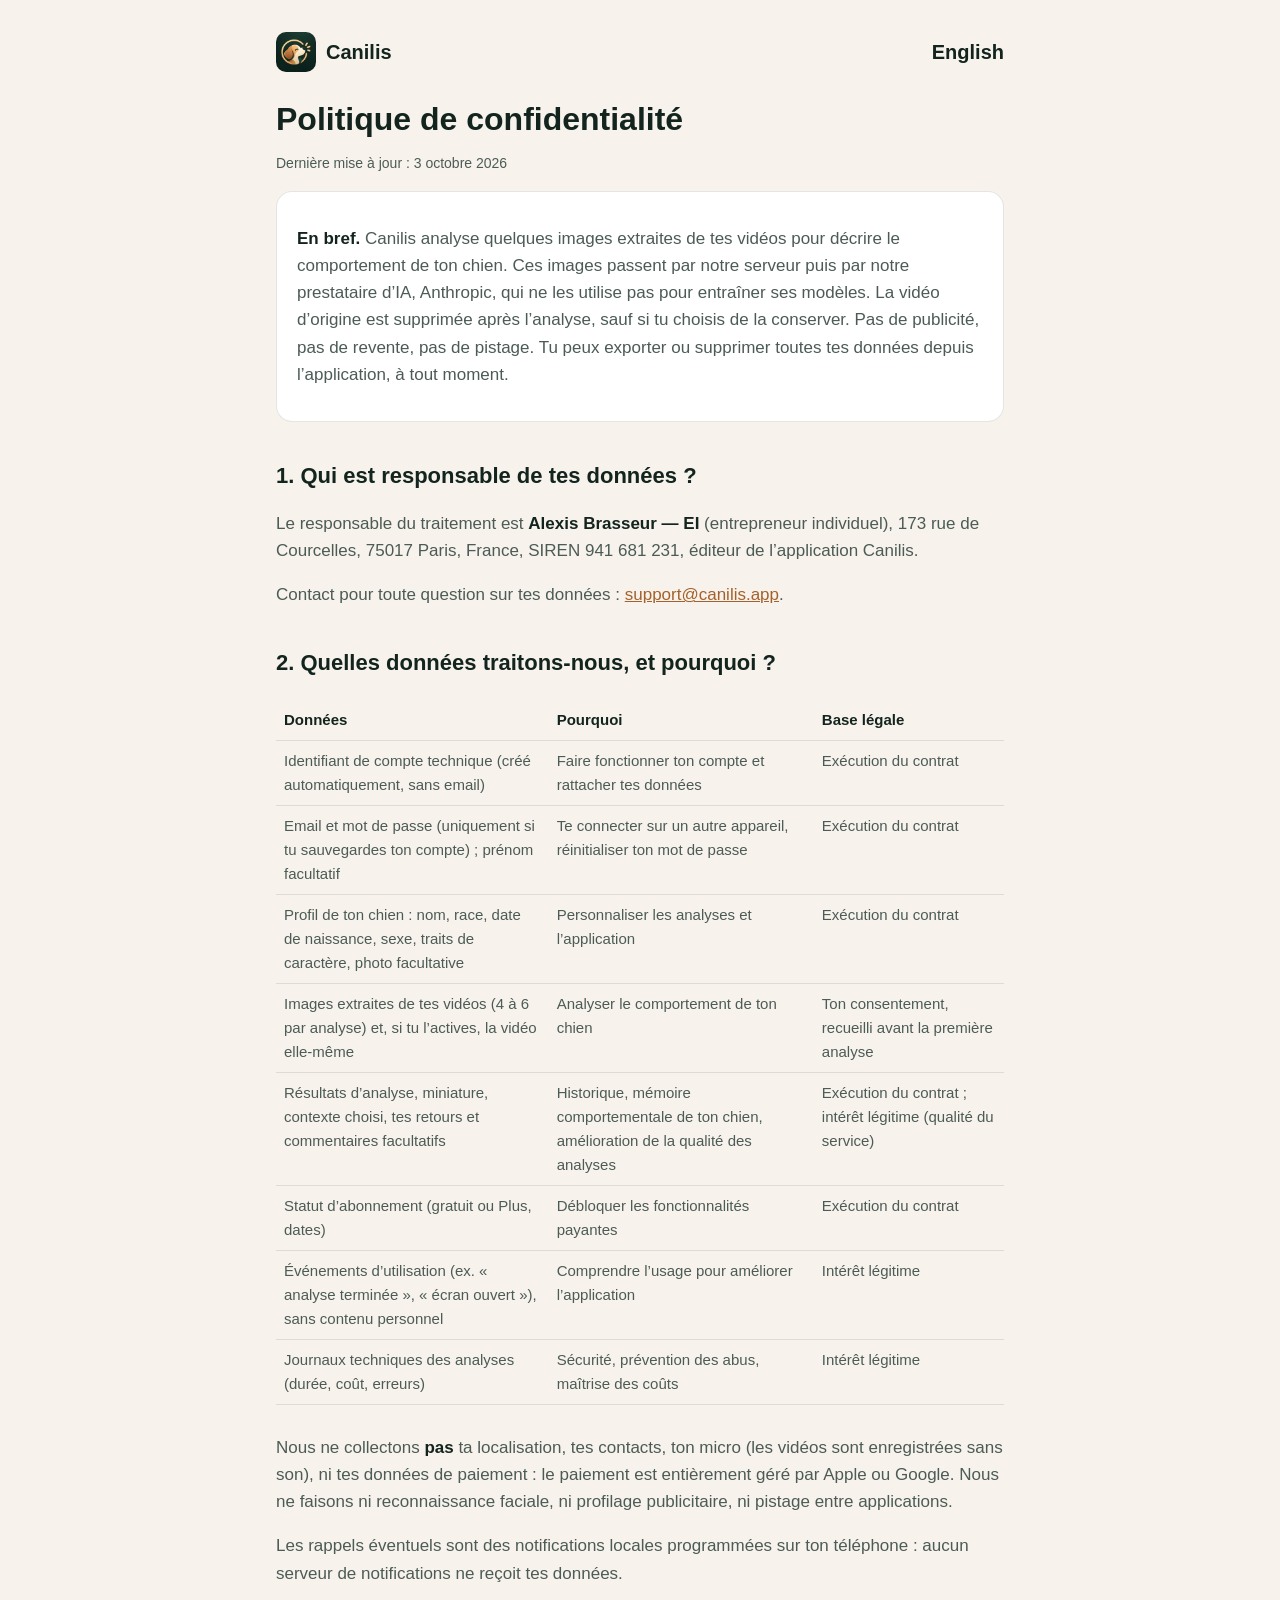
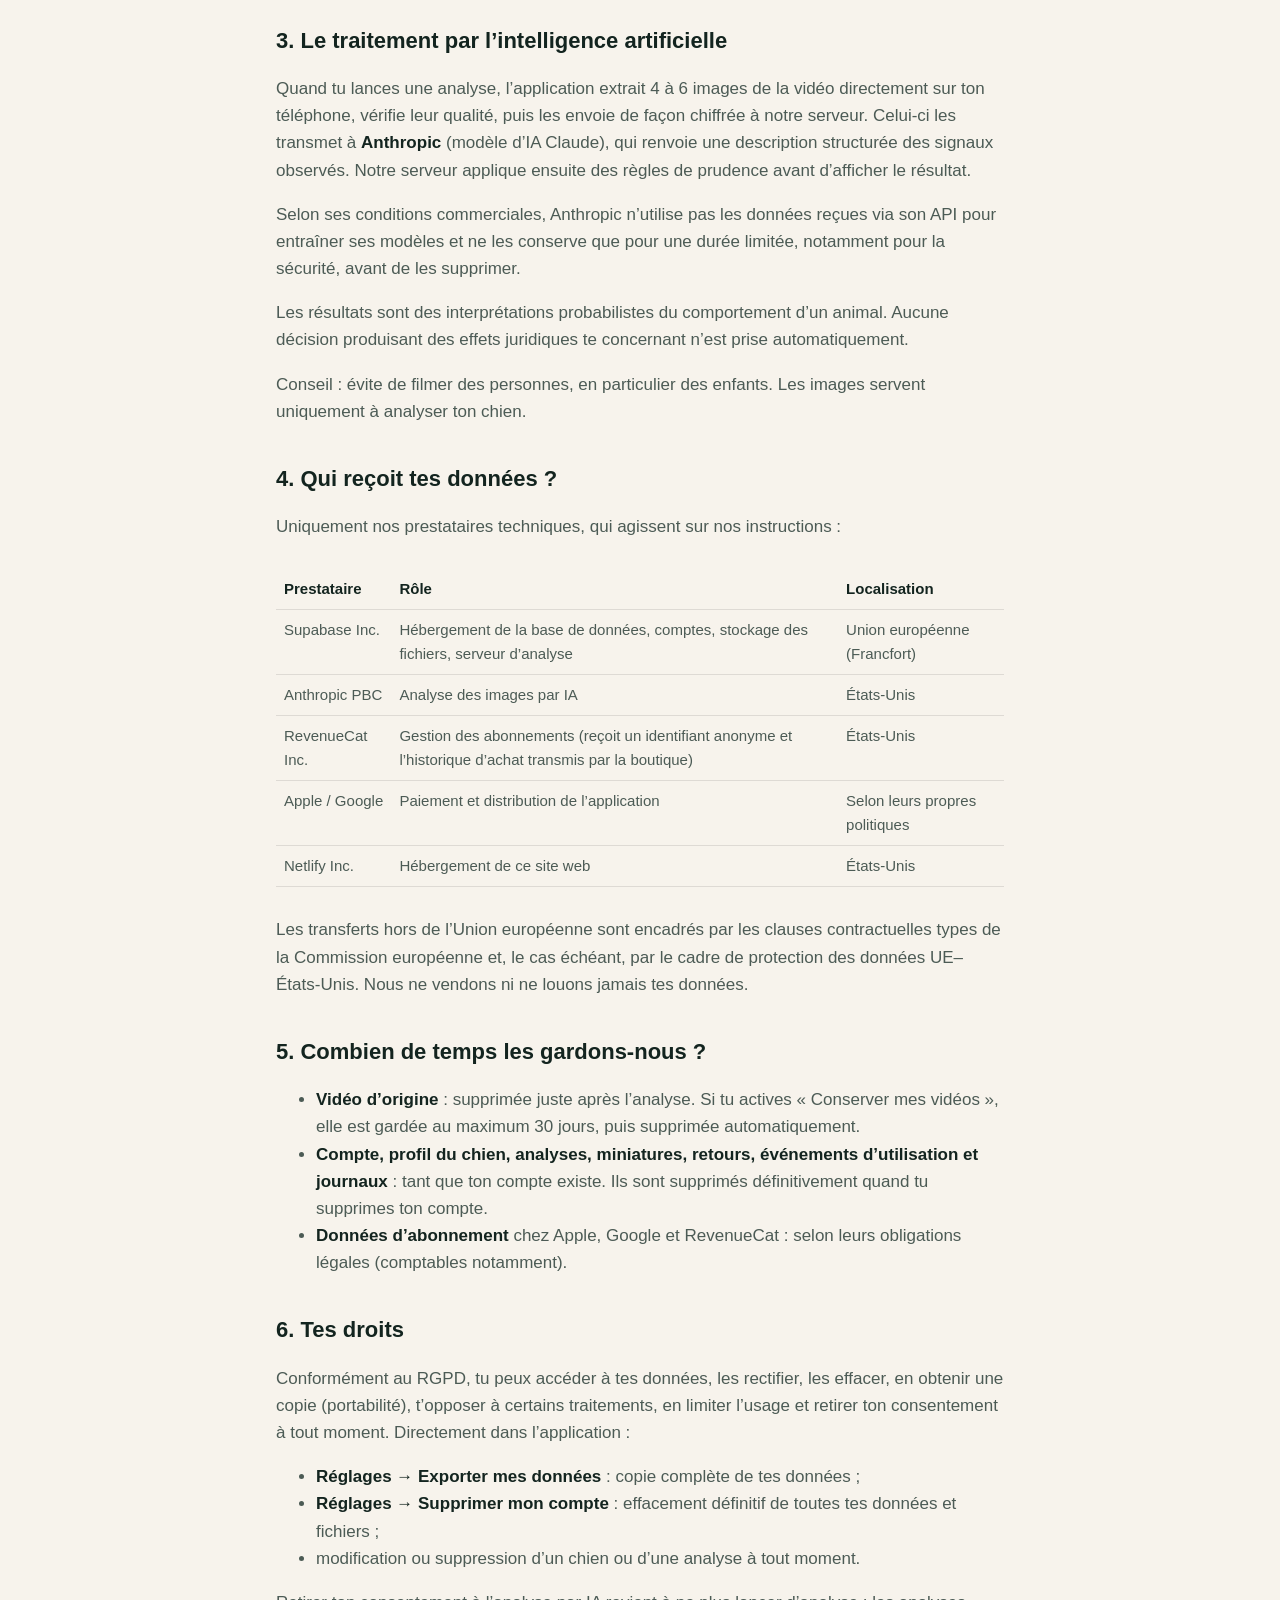
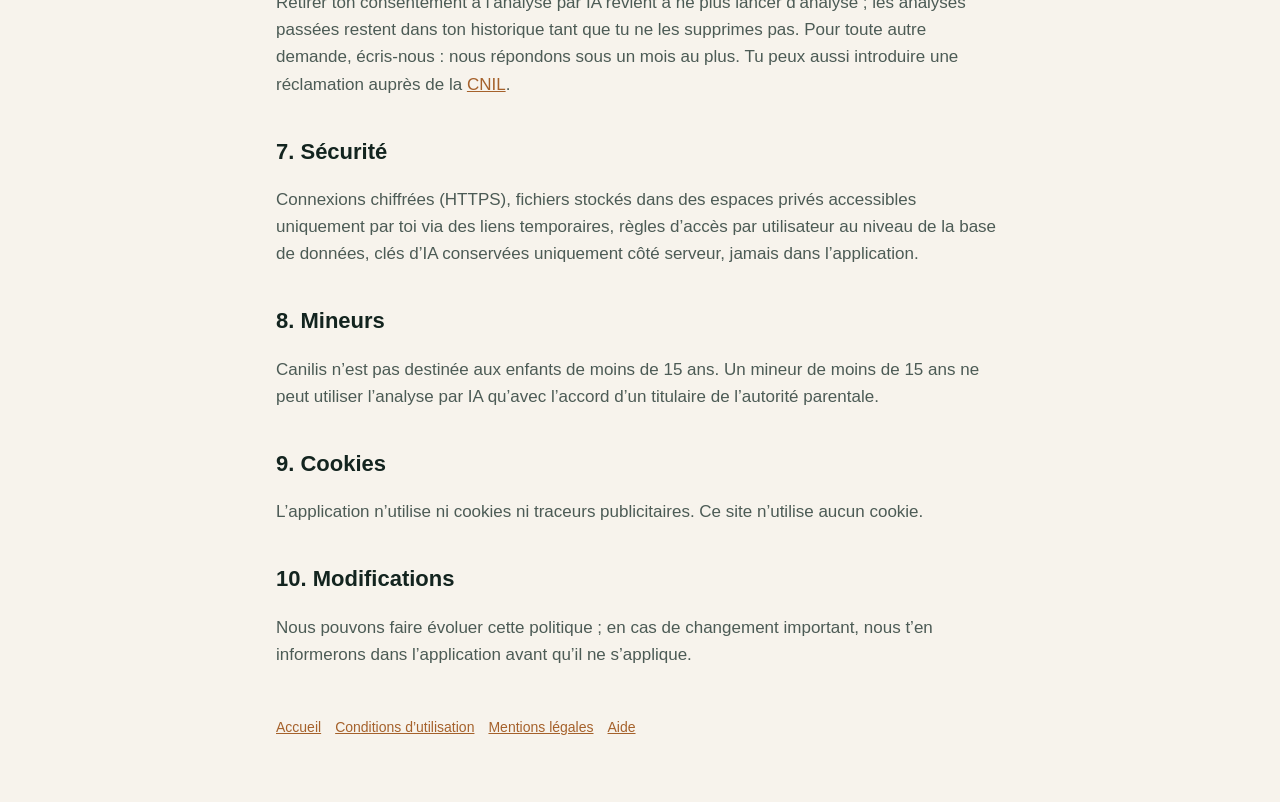
==== confidentialite/index.html @ ba558421 "Site Canilis : accueil, aide, confidentialité, conditions, mentions légales" ====
<!doctype html>
<html lang="fr">
<head>
<meta charset="utf-8">
<meta name="viewport" content="width=device-width, initial-scale=1">
<title>Politique de confidentialité — Canilis</title>
<meta name="description" content="Comment Canilis traite les données de ton compte, de ton chien et de tes vidéos.">
<link rel="stylesheet" href="../styles.css">
<link rel="icon" href="../icon.png">
</head>
<body>
<main>
<header class="site"><img src="../icon.png" alt=""><a href="../">Canilis</a><nav class="lang"><a href="../en/privacy/">English</a></nav></header>

<h1>Politique de confidentialité</h1>
<p class="updated">Dernière mise à jour : 3 octobre 2026</p>

<div class="card">
<p><strong>En bref.</strong> Canilis analyse quelques images extraites de tes vidéos pour décrire le comportement de ton chien. Ces images passent par notre serveur puis par notre prestataire d’IA, Anthropic, qui ne les utilise pas pour entraîner ses modèles. La vidéo d’origine est supprimée après l’analyse, sauf si tu choisis de la conserver. Pas de publicité, pas de revente, pas de pistage. Tu peux exporter ou supprimer toutes tes données depuis l’application, à tout moment.</p>
</div>

<h2>1. Qui est responsable de tes données ?</h2>
<p>Le responsable du traitement est <strong>Alexis Brasseur — EI</strong> (entrepreneur individuel), 173 rue de Courcelles, 75017 Paris, France, SIREN 941 681 231, éditeur de l’application Canilis.</p>
<p>Contact pour toute question sur tes données : <a href="mailto:support@canilis.app">support@canilis.app</a>.</p>

<h2>2. Quelles données traitons-nous, et pourquoi ?</h2>
<div class="table-wrap">
<table>
<tr><th>Données</th><th>Pourquoi</th><th>Base légale</th></tr>
<tr><td>Identifiant de compte technique (créé automatiquement, sans email)</td><td>Faire fonctionner ton compte et rattacher tes données</td><td>Exécution du contrat</td></tr>
<tr><td>Email et mot de passe (uniquement si tu sauvegardes ton compte) ; prénom facultatif</td><td>Te connecter sur un autre appareil, réinitialiser ton mot de passe</td><td>Exécution du contrat</td></tr>
<tr><td>Profil de ton chien : nom, race, date de naissance, sexe, traits de caractère, photo facultative</td><td>Personnaliser les analyses et l’application</td><td>Exécution du contrat</td></tr>
<tr><td>Images extraites de tes vidéos (4 à 6 par analyse) et, si tu l’actives, la vidéo elle-même</td><td>Analyser le comportement de ton chien</td><td>Ton consentement, recueilli avant la première analyse</td></tr>
<tr><td>Résultats d’analyse, miniature, contexte choisi, tes retours et commentaires facultatifs</td><td>Historique, mémoire comportementale de ton chien, amélioration de la qualité des analyses</td><td>Exécution du contrat ; intérêt légitime (qualité du service)</td></tr>
<tr><td>Statut d’abonnement (gratuit ou Plus, dates)</td><td>Débloquer les fonctionnalités payantes</td><td>Exécution du contrat</td></tr>
<tr><td>Événements d’utilisation (ex. « analyse terminée », « écran ouvert »), sans contenu personnel</td><td>Comprendre l’usage pour améliorer l’application</td><td>Intérêt légitime</td></tr>
<tr><td>Journaux techniques des analyses (durée, coût, erreurs)</td><td>Sécurité, prévention des abus, maîtrise des coûts</td><td>Intérêt légitime</td></tr>
</table>
</div>
<p>Nous ne collectons <strong>pas</strong> ta localisation, tes contacts, ton micro (les vidéos sont enregistrées sans son), ni tes données de paiement : le paiement est entièrement géré par Apple ou Google. Nous ne faisons ni reconnaissance faciale, ni profilage publicitaire, ni pistage entre applications.</p>
<p>Les rappels éventuels sont des notifications locales programmées sur ton téléphone : aucun serveur de notifications ne reçoit tes données.</p>

<h2>3. Le traitement par l’intelligence artificielle</h2>
<p>Quand tu lances une analyse, l’application extrait 4 à 6 images de la vidéo directement sur ton téléphone, vérifie leur qualité, puis les envoie de façon chiffrée à notre serveur. Celui-ci les transmet à <strong>Anthropic</strong> (modèle d’IA Claude), qui renvoie une description structurée des signaux observés. Notre serveur applique ensuite des règles de prudence avant d’afficher le résultat.</p>
<p>Selon ses conditions commerciales, Anthropic n’utilise pas les données reçues via son API pour entraîner ses modèles et ne les conserve que pour une durée limitée, notamment pour la sécurité, avant de les supprimer.</p>
<p>Les résultats sont des interprétations probabilistes du comportement d’un animal. Aucune décision produisant des effets juridiques te concernant n’est prise automatiquement.</p>
<p>Conseil : évite de filmer des personnes, en particulier des enfants. Les images servent uniquement à analyser ton chien.</p>

<h2>4. Qui reçoit tes données ?</h2>
<p>Uniquement nos prestataires techniques, qui agissent sur nos instructions :</p>
<div class="table-wrap">
<table>
<tr><th>Prestataire</th><th>Rôle</th><th>Localisation</th></tr>
<tr><td>Supabase Inc.</td><td>Hébergement de la base de données, comptes, stockage des fichiers, serveur d’analyse</td><td>Union européenne (Francfort)</td></tr>
<tr><td>Anthropic PBC</td><td>Analyse des images par IA</td><td>États-Unis</td></tr>
<tr><td>RevenueCat Inc.</td><td>Gestion des abonnements (reçoit un identifiant anonyme et l’historique d’achat transmis par la boutique)</td><td>États-Unis</td></tr>
<tr><td>Apple / Google</td><td>Paiement et distribution de l’application</td><td>Selon leurs propres politiques</td></tr>
<tr><td>Netlify Inc.</td><td>Hébergement de ce site web</td><td>États-Unis</td></tr>
</table>
</div>
<p>Les transferts hors de l’Union européenne sont encadrés par les clauses contractuelles types de la Commission européenne et, le cas échéant, par le cadre de protection des données UE–États-Unis. Nous ne vendons ni ne louons jamais tes données.</p>

<h2>5. Combien de temps les gardons-nous ?</h2>
<ul>
<li><strong>Vidéo d’origine</strong> : supprimée juste après l’analyse. Si tu actives « Conserver mes vidéos », elle est gardée au maximum 30 jours, puis supprimée automatiquement.</li>
<li><strong>Compte, profil du chien, analyses, miniatures, retours, événements d’utilisation et journaux</strong> : tant que ton compte existe. Ils sont supprimés définitivement quand tu supprimes ton compte.</li>
<li><strong>Données d’abonnement</strong> chez Apple, Google et RevenueCat : selon leurs obligations légales (comptables notamment).</li>
</ul>

<h2>6. Tes droits</h2>
<p>Conformément au RGPD, tu peux accéder à tes données, les rectifier, les effacer, en obtenir une copie (portabilité), t’opposer à certains traitements, en limiter l’usage et retirer ton consentement à tout moment. Directement dans l’application :</p>
<ul>
<li><strong>Réglages → Exporter mes données</strong> : copie complète de tes données ;</li>
<li><strong>Réglages → Supprimer mon compte</strong> : effacement définitif de toutes tes données et fichiers ;</li>
<li>modification ou suppression d’un chien ou d’une analyse à tout moment.</li>
</ul>
<p>Retirer ton consentement à l’analyse par IA revient à ne plus lancer d’analyse ; les analyses passées restent dans ton historique tant que tu ne les supprimes pas. Pour toute autre demande, écris-nous : nous répondons sous un mois au plus. Tu peux aussi introduire une réclamation auprès de la <a href="https://www.cnil.fr/fr/plaintes">CNIL</a>.</p>

<h2>7. Sécurité</h2>
<p>Connexions chiffrées (HTTPS), fichiers stockés dans des espaces privés accessibles uniquement par toi via des liens temporaires, règles d’accès par utilisateur au niveau de la base de données, clés d’IA conservées uniquement côté serveur, jamais dans l’application.</p>

<h2>8. Mineurs</h2>
<p>Canilis n’est pas destinée aux enfants de moins de 15 ans. Un mineur de moins de 15 ans ne peut utiliser l’analyse par IA qu’avec l’accord d’un titulaire de l’autorité parentale.</p>

<h2>9. Cookies</h2>
<p>L’application n’utilise ni cookies ni traceurs publicitaires. Ce site n’utilise aucun cookie.</p>

<h2>10. Modifications</h2>
<p>Nous pouvons faire évoluer cette politique ; en cas de changement important, nous t’en informerons dans l’application avant qu’il ne s’applique.</p>

<footer><a href="../">Accueil</a><a href="../conditions/">Conditions d’utilisation</a><a href="../mentions-legales/">Mentions légales</a><a href="../support/">Aide</a></footer>
</main>
</body>
</html>
---- styles.css ----
:root {
  --bg: #101f1c;
  --surface: #172b27;
  --text: #f4efe6;
  --muted: #b9c2bc;
  --accent: #e8b58b;
  --sage: #b8d8bc;
  --border: rgba(255, 255, 255, 0.09);
  --warn: #ffcc66;
}
@media (prefers-color-scheme: light) {
  :root {
    --bg: #f7f3ec;
    --surface: #ffffff;
    --text: #13241f;
    --muted: #4c5b55;
    --accent: #a5612b;
    --sage: #3e6b47;
    --border: rgba(0, 0, 0, 0.1);
    --warn: #8a5a00;
  }
}
* { box-sizing: border-box; }
html { -webkit-text-size-adjust: 100%; }
body {
  margin: 0;
  background: var(--bg);
  color: var(--text);
  font: 17px/1.6 -apple-system, BlinkMacSystemFont, 'Segoe UI', Inter, Roboto, sans-serif;
}
main { max-width: 760px; margin: 0 auto; padding: 32px 16px 64px; }
header.site { display: flex; align-items: center; gap: 10px; margin-bottom: 28px; }
header.site img { width: 40px; height: 40px; border-radius: 10px; }
header.site a { color: var(--text); text-decoration: none; font-weight: 700; font-size: 20px; }
nav.lang { margin-left: auto; font-size: 15px; }
h1 { font-size: 32px; line-height: 1.2; margin: 0 0 8px; }
h2 { font-size: 22px; margin: 36px 0 8px; }
h3 { font-size: 18px; margin: 24px 0 4px; }
p, li { color: var(--muted); }
strong { color: var(--text); }
a { color: var(--accent); }
.updated { font-size: 14px; color: var(--muted); }
.card {
  background: var(--surface);
  border: 1px solid var(--border);
  border-radius: 16px;
  padding: 16px 20px;
  margin: 16px 0;
}
.todo { color: var(--warn); font-weight: 600; }
table { width: 100%; border-collapse: collapse; font-size: 15px; margin: 12px 0; }
th, td { text-align: left; padding: 8px; border-bottom: 1px solid var(--border); vertical-align: top; }
th { color: var(--text); }
td { color: var(--muted); }
.table-wrap { overflow-x: auto; }
footer { margin-top: 48px; font-size: 14px; color: var(--muted); }
footer a { margin-right: 14px; }
.hero { text-align: center; padding: 24px 0; }
.hero img { width: 112px; height: 112px; border-radius: 26px; }
.tagline { font-size: 20px; color: var(--text); }
.grid { display: grid; gap: 12px; grid-template-columns: repeat(auto-fit, minmax(200px, 1fr)); }
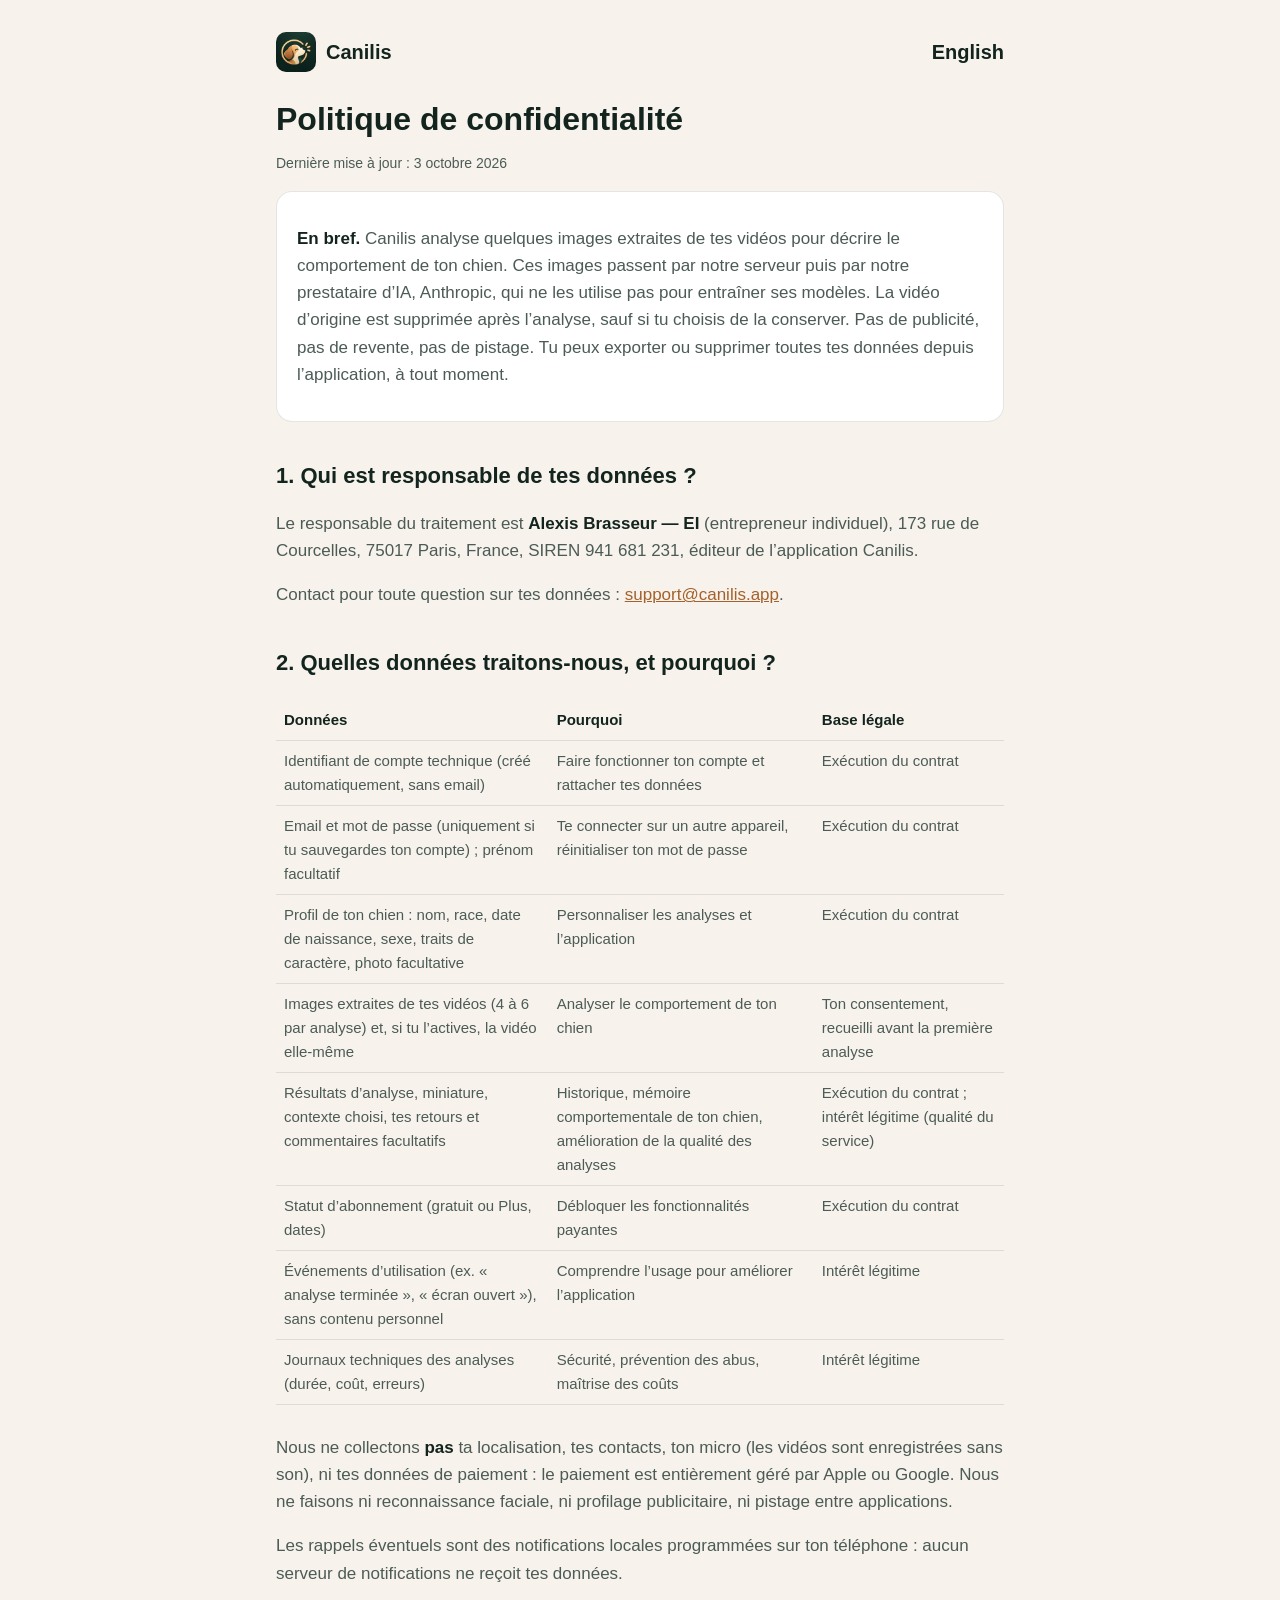
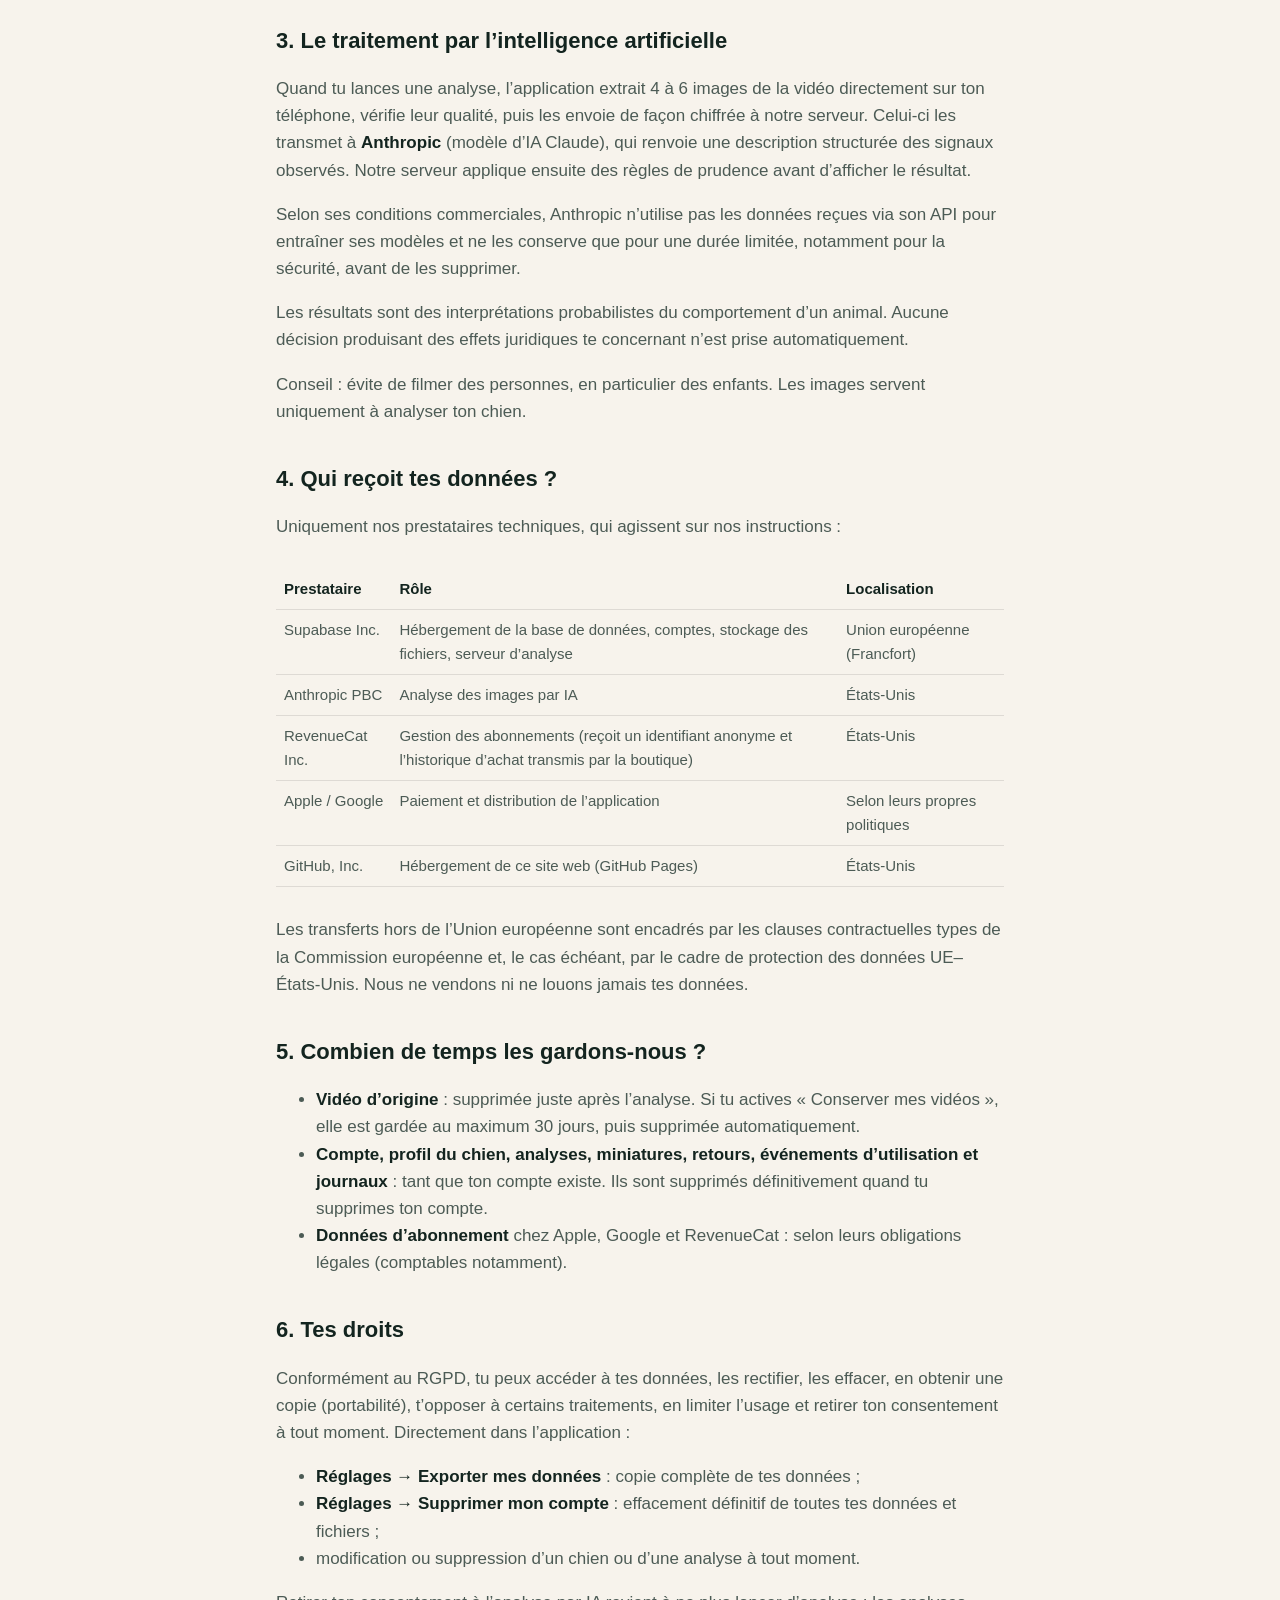
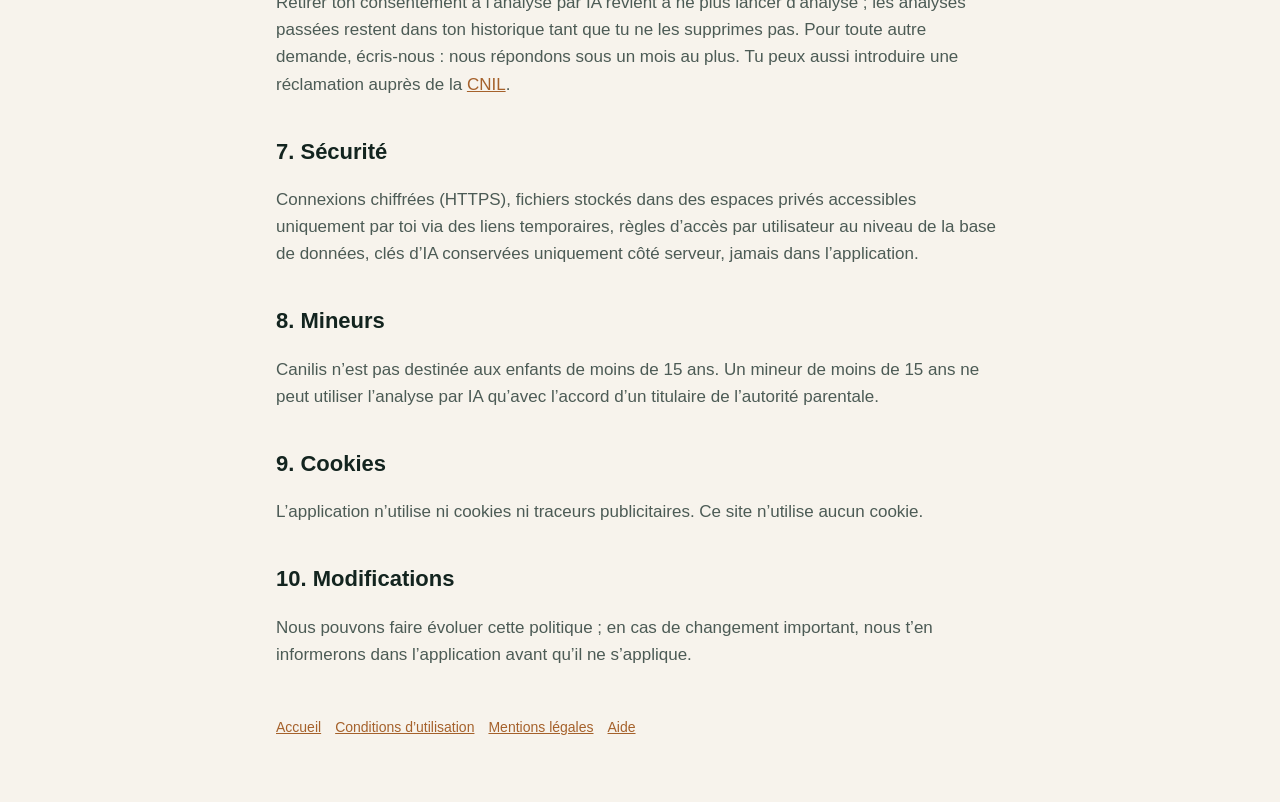
==== commit 356c387f: "Mise à jour du site (2026-10-03)" ====
--- a/confidentialite/index.html
+++ b/confidentialite/index.html
@@ -55,7 +55,7 @@
 <tr><td>Anthropic PBC</td><td>Analyse des images par IA</td><td>États-Unis</td></tr>
 <tr><td>RevenueCat Inc.</td><td>Gestion des abonnements (reçoit un identifiant anonyme et l’historique d’achat transmis par la boutique)</td><td>États-Unis</td></tr>
 <tr><td>Apple / Google</td><td>Paiement et distribution de l’application</td><td>Selon leurs propres politiques</td></tr>
-<tr><td>Netlify Inc.</td><td>Hébergement de ce site web</td><td>États-Unis</td></tr>
+<tr><td>GitHub, Inc.</td><td>Hébergement de ce site web (GitHub Pages)</td><td>États-Unis</td></tr>
 </table>
 </div>
 <p>Les transferts hors de l’Union européenne sont encadrés par les clauses contractuelles types de la Commission européenne et, le cas échéant, par le cadre de protection des données UE–États-Unis. Nous ne vendons ni ne louons jamais tes données.</p>
